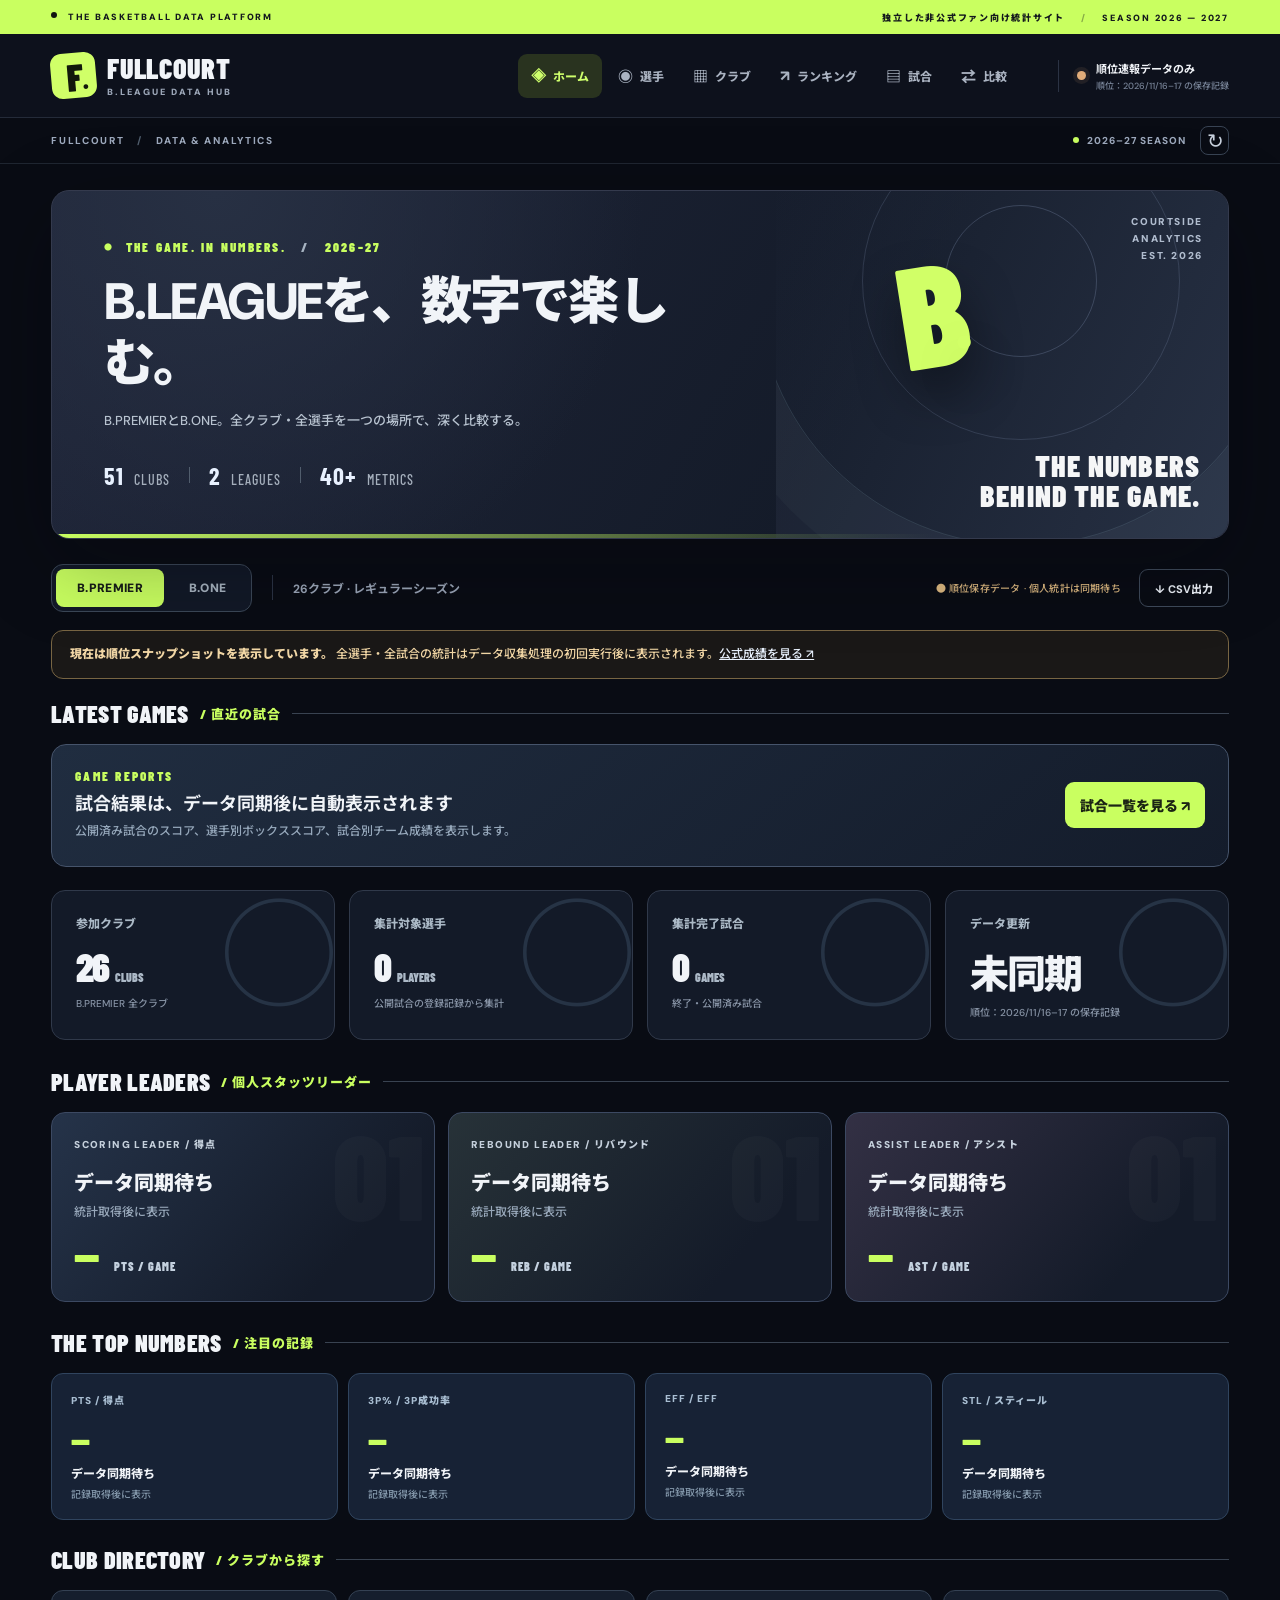
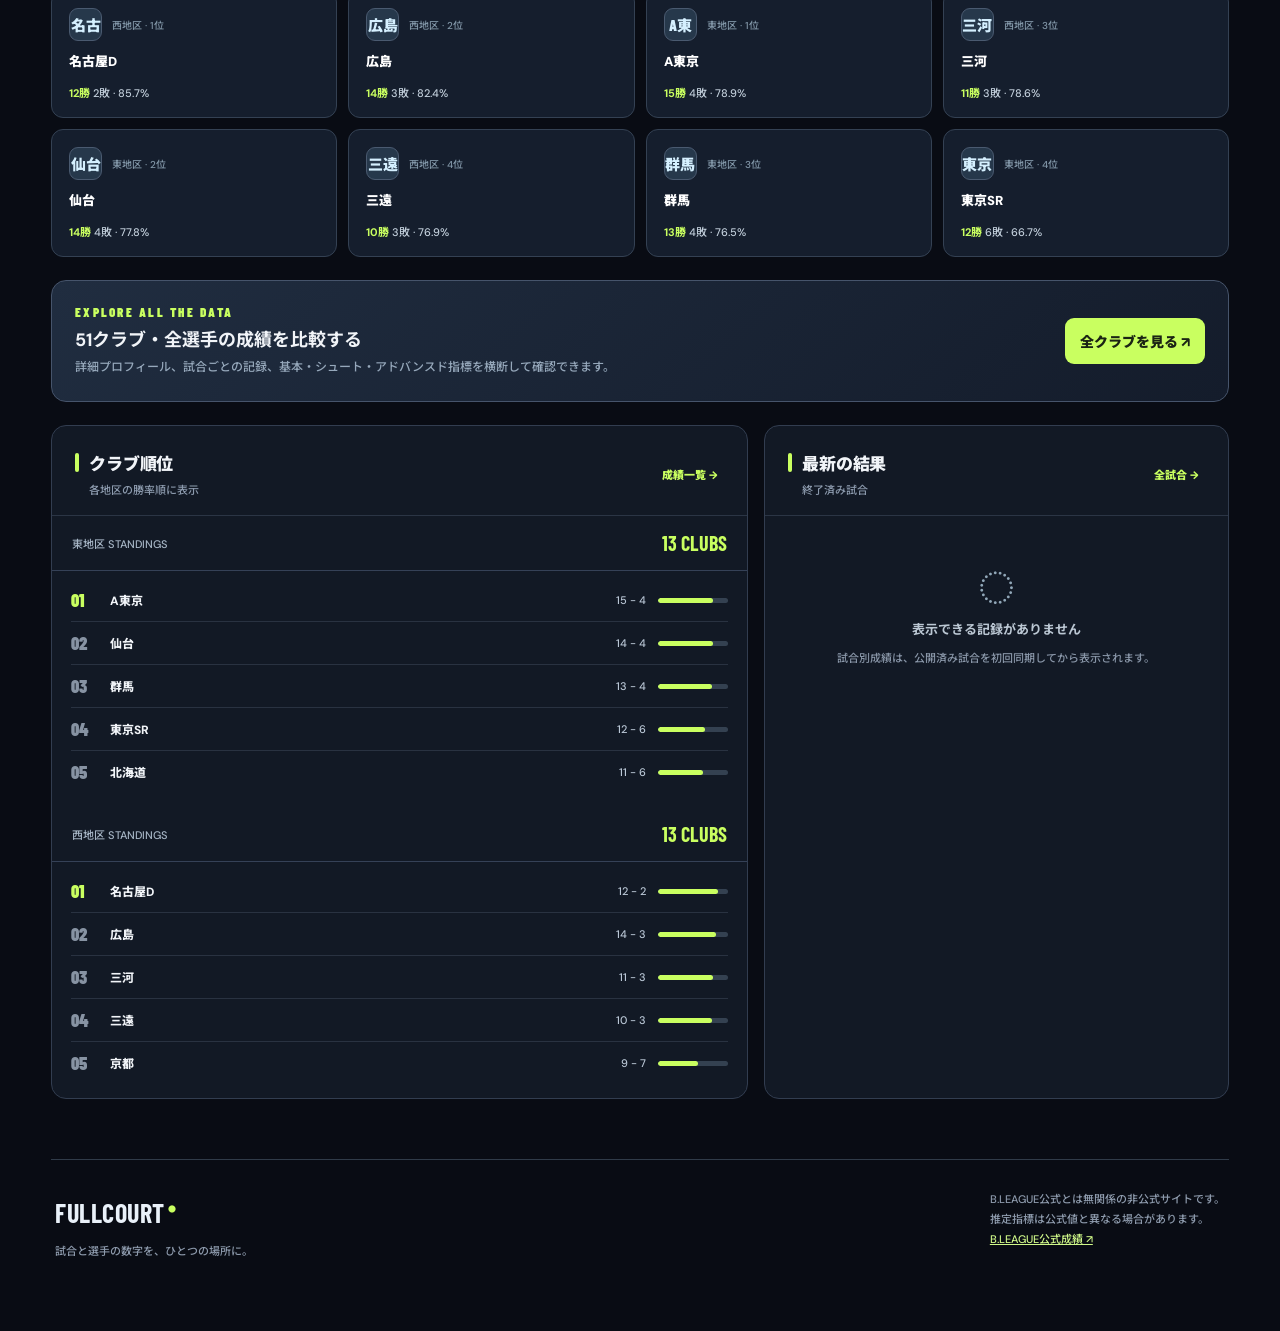
==== site/index.html @ a97a299e "Add FULLCOURT DATA website and B.LEAGUE auto-update workflow" ====
<!doctype html>
<html lang="ja">
<head>
<meta charset="UTF-8">
<meta name="viewport" content="width=device-width,initial-scale=1">
<meta name="theme-color" content="#0b0e18">
<meta name="description" content="B.PREMIER・B.ONEの51クラブを網羅。選手・クラブ成績、全指標ランキング、ゲームログ、比較をひとつに。">
<title>FULLCOURT DATA | B.LEAGUE Stats & Analytics</title>
<link rel="stylesheet" href="styles.css">
<script defer src="data.js"></script>
<script defer src="app.js"></script>
</head>
<body>
<div class="shell">
  <div class="utility-line"><span><span class="utility-glow"></span> THE BASKETBALL DATA PLATFORM</span><span>独立した非公式ファン向け統計サイト <span class="utility-division">/</span> SEASON 2026 — 2027</span></div>
  <aside class="side" aria-label="サイトナビゲーション">
    <div class="brand" data-view="overview" role="button" tabindex="0" aria-label="ホームに戻る"><div class="brand-mark">F<span>.</span></div><div class="brand-text"><b>FULLCOURT</b><small>B.LEAGUE DATA HUB</small></div></div>
    <nav class="nav" aria-label="メインメニュー">
      <button class="nav-item active" data-view="overview"><span class="nav-icon">◈</span><span>ホーム</span></button>
      <button class="nav-item" data-view="players"><span class="nav-icon">◉</span><span>選手</span></button>
      <button class="nav-item" data-view="teams"><span class="nav-icon">▦</span><span>クラブ</span></button>
      <button class="nav-item" data-view="rankings"><span class="nav-icon">↗</span><span>ランキング</span></button>
      <button class="nav-item" data-view="games"><span class="nav-icon">▤</span><span>試合</span></button>
      <button class="nav-item" data-view="compare"><span class="nav-icon">⇄</span><span>比較</span></button>
    </nav>
    <div class="side-bottom"><div class="sync-card"><span id="sync-dot" class="sync-dot"></span><div class="sync-words"><b id="sync-title">読み込み中</b><small id="sync-time">確認中</small></div></div></div>
  </aside>
  <main class="main">
    <div class="topbar"><div class="top-left"><button class="mobile-brand" id="mobile-menu" aria-label="メニューを開閉" aria-expanded="false">☰</button><span class="breadcrumb">FULLCOURT <span>/</span> DATA & ANALYTICS</span></div><div class="top-right"><span class="season-chip"><span class="tiny-dot"></span> 2026–27 SEASON</span><button id="reload-btn" class="icon-btn" title="最新データを再読み込み" aria-label="再読み込み">↻</button></div></div>
    <div class="content">
      <div class="header-block"><div class="hero-copy"><div class="eyebrow"><span class="eyebrow-mark">●</span> THE GAME. IN NUMBERS. <span class="slash">/</span> 2026–27</div><h1 id="view-title">リーグダッシュボード</h1><p id="view-description" class="subtitle">B.PREMIERとB.ONE。バスケットボールを、数字からもっと面白く。</p><div class="hero-badges"><span><b>51</b> CLUBS</span><i></i><span><b>2</b> LEAGUES</span><i></i><span><b>40+</b> METRICS</span></div></div><div class="hero-art" aria-hidden="true"><div class="art-rings"></div><div class="art-ball">B<span>·</span></div><div class="art-corner">COURTSIDE<br>ANALYTICS<br>EST. 2026</div><div class="art-script">THE NUMBERS<br>BEHIND THE GAME.</div></div></div>
      <div class="control-strip"><div class="league-switch" role="group" aria-label="対象リーグ"><button id="league-premier" class="active" data-league="premier">B.PREMIER</button><button id="league-one" data-league="one">B.ONE</button></div><span class="vertical-line"></span><span class="control-note" id="league-info">レギュラーシーズン</span><div class="right-meta"><span class="meta-pulse" id="data-state">取得状況を確認中</span><button id="export-btn" class="btn btn-line">↓ CSV出力</button></div></div>
      <div id="notice" class="notice hidden" role="status"></div>
      <section id="overview-view" class="view"></section>
      <section id="players-view" class="view hidden"></section>
      <section id="teams-view" class="view hidden"></section>
      <section id="rankings-view" class="view hidden"></section>
      <section id="games-view" class="view hidden"></section>
      <section id="compare-view" class="view hidden"></section>
      <footer class="footer"><div><strong>FULLCOURT<span>●</span></strong><p>試合と選手の数字を、ひとつの場所に。</p></div><div>B.LEAGUE公式とは無関係の非公式サイトです。<br>推定指標は公式値と異なる場合があります。<br><a href="https://www.bleague.jp/stats/" target="_blank" rel="noopener noreferrer">B.LEAGUE公式成績 ↗</a></div></footer>
    </div>
  </main>
</div>
<div id="overlay" class="overlay hidden" aria-hidden="true"><div class="modal" role="dialog" aria-modal="true" aria-labelledby="modal-title"><div class="modal-top"><div><div class="eyebrow" id="modal-overline">FULLCOURT / PROFILE</div><h2 id="modal-title">詳細成績</h2></div><button class="modal-close" id="modal-close" aria-label="閉じる">×</button></div><div id="modal-content"></div></div></div>
<div id="toast" class="toast" role="status"></div>
</body>
</html>
---- site/styles.css ----
@import url('https://fonts.googleapis.com/css2?family=Barlow+Condensed:wght@400;500;600;700;800;900&family=DM+Sans:wght@400;500;600;700;800&family=Noto+Sans+JP:wght@400;500;600;700;800;900&display=swap');
:root{--bg:#090c14;--surface:#121827;--surface2:#171e2d;--surface3:#1c2535;--line:#2b3344;--line2:#3a4456;--text:#f1f4f8;--dim:#9ba6b7;--faint:#778397;--accent:#c9ff60;--orange:#faad70;--blue:#98bbf9;--radius:17px;--heading:'Barlow Condensed','Noto Sans JP',sans-serif;--font:'DM Sans','Noto Sans JP',sans-serif}
*{box-sizing:border-box}html{scroll-behavior:smooth}body{margin:0;background:var(--bg);color:var(--text);font-family:var(--font);font-size:14px;font-weight:500;-webkit-font-smoothing:antialiased}button,input,select{font:inherit}button{cursor:pointer}a{color:inherit}button:focus-visible,a:focus-visible,input:focus-visible,select:focus-visible{outline:2px solid var(--accent);outline-offset:3px}.hidden{display:none!important}
.shell{width:100%;min-height:100vh}.utility-line{min-height:34px;padding:7px max(4%,calc((100vw - 1460px)/2));background:#c9ff60;color:#14191d;display:flex;justify-content:space-between;align-items:center;gap:16px;font-size:9px;font-weight:900;letter-spacing:1.75px}.utility-glow{display:inline-block;width:6px;height:6px;border-radius:50%;background:#101410;vertical-align:2px;margin-right:7px}.utility-division{margin:0 12px;opacity:.36}.side{height:84px;padding:0 max(4%,calc((100vw - 1460px)/2));display:flex;align-items:center;justify-content:space-between;gap:20px;background:#0d111c;border-bottom:1px solid #242b39;position:relative;z-index:9}.brand{display:flex;align-items:center;gap:11px;cursor:pointer;flex-shrink:0}.brand-mark{width:45px;height:45px;border-radius:11px;background:#d0ff68;color:#12180b;display:flex;align-items:center;justify-content:center;font-family:var(--heading);font-size:38px;letter-spacing:-4px;font-weight:900;transform:rotate(-5deg);line-height:1}.brand-mark span{font-size:25px;transform:translate(3px,5px)}.brand-text{display:flex;flex-direction:column}.brand-text b{letter-spacing:.7px;font-family:var(--heading);font-size:28px;font-weight:900;line-height:1}.brand-text small{font-size:9px;letter-spacing:2px;color:var(--dim);margin-top:4px;font-weight:900}.nav{display:flex;gap:3px;align-items:center;justify-content:center;margin-left:auto}.nav-item{border:0;background:transparent;color:#aab3c1;padding:12px 13px;display:flex;align-items:center;gap:7px;border-radius:9px;font-weight:800;font-size:12px;white-space:nowrap;transition:background .15s,color .15s}.nav-item:hover{background:#202a37;color:white}.nav-item.active{background:#29331f;color:#ceff6c}.nav-icon{font-size:15px;font-weight:900}.side-bottom{margin-left:18px;padding-left:18px;border-left:1px solid var(--line);flex-shrink:0}.sync-card{display:flex;align-items:center;gap:10px}.sync-dot{height:9px;width:9px;border-radius:50%;background:#e1ac79;box-shadow:0 0 0 4px #e1ac7919;flex-shrink:0}.sync-dot.synced{background:#a8ed79;box-shadow:0 0 0 4px #a8ed791d}.sync-words{display:flex;flex-direction:column;gap:3px;min-width:0}.sync-words b{font-size:11px;white-space:nowrap}.sync-words small{font-size:9px;color:var(--faint);white-space:nowrap}
.main{max-width:1600px;margin:auto}.topbar{height:46px;border-bottom:1px solid #1f2631;padding:0 4%;display:flex;align-items:center;justify-content:space-between;color:#9eaabe}.top-left,.top-right{display:flex;align-items:center;gap:14px}.breadcrumb{font-size:10px;letter-spacing:1.7px;font-weight:800}.breadcrumb span{margin:0 9px;color:#526070}.season-chip{font-size:10px;letter-spacing:1px;font-weight:800}.tiny-dot{height:6px;width:6px;background:var(--accent);border-radius:50%;display:inline-block;margin-right:5px;vertical-align:1px}.icon-btn{background:transparent;border:1px solid #384353;color:#c9d2de;border-radius:8px;width:29px;height:29px;font-size:20px;line-height:18px}.icon-btn:hover{color:var(--accent)}.mobile-brand{display:none}.content{padding:26px 4% 34px}.header-block{min-height:278px;border:1px solid #343a4d;border-radius:18px;overflow:hidden;display:grid;grid-template-columns:minmax(0,1.6fr) minmax(280px,1fr);position:relative;background:radial-gradient(circle at 14% 0%,#273043 0%,transparent 40%),linear-gradient(120deg,#20263a 0%,#141b29 68%);box-shadow:0 25px 85px #05070c4d}.header-block::before{content:'';position:absolute;bottom:0;left:0;width:100%;height:4px;background:linear-gradient(90deg,var(--accent),transparent 75%)}.hero-copy{padding:48px 52px;z-index:1}.eyebrow{font-family:var(--heading);font-size:13px;letter-spacing:2.25px;font-weight:900;color:var(--accent);text-transform:uppercase}.eyebrow-mark{font-size:8px;margin-right:6px;vertical-align:2px}.slash{margin:0 10px;color:#a6b3c1}.header-block h1{font-weight:900;font-size:clamp(30px,4vw,53px);line-height:1.22;letter-spacing:-1.75px;margin:16px 0 13px}.subtitle{font-size:13px;color:#b8c3d0;line-height:1.9;margin:0;max-width:680px}.hero-badges{margin-top:27px;display:flex;align-items:center;gap:19px;font-family:var(--heading);font-size:14px;letter-spacing:1px;color:#a5afbc}.hero-badges b{color:#e8f1ff;font-size:24px;margin-right:6px}.hero-badges i{width:1px;height:16px;background:#515d6d}.hero-art{position:relative;overflow:hidden;min-height:270px;background:linear-gradient(115deg,#22304203,#303b51aa)}.art-rings{position:absolute;width:530px;height:530px;border:1px solid #89a8ba30;border-radius:50%;left:-20px;top:-175px;box-shadow:0 0 0 60px #91a9ba0a,0 0 0 135px #afc4e005}.art-rings:before{content:'';position:absolute;inset:105px;border:1px solid #bed6ff24;border-radius:50%}.art-rings:after{content:'';position:absolute;inset:188px;border:1px solid #bed6ff30;border-radius:50%}.art-ball{font-family:var(--heading);font-size:145px;line-height:1;font-weight:900;color:#d1ff67;position:absolute;top:48px;left:27%;transform:rotate(-9deg);letter-spacing:-18px;text-shadow:0 25px 50px #0006}.art-ball span{font-size:70px}.art-corner{position:absolute;right:25px;top:22px;font-size:10px;font-weight:900;letter-spacing:1.6px;color:#b0bcce;line-height:1.7;text-align:right}.art-script{position:absolute;bottom:28px;right:28px;color:#f5f6f7;font-family:var(--heading);font-weight:900;line-height:.97;font-size:30px;letter-spacing:1.1px;text-align:right}.control-strip{display:flex;align-items:center;gap:20px;margin:25px 0 18px;flex-wrap:wrap}.league-switch{display:inline-flex;gap:4px;border:1px solid #3b4757;background:#121927;padding:4px;border-radius:12px}.league-switch button{padding:11px 21px;background:none;border:0;border-radius:8px;color:#a6b2be;font-size:12px;font-weight:900;letter-spacing:.3px}.league-switch button.active{background:var(--accent);color:#171d18}.vertical-line{width:1px;height:25px;background:var(--line)}.control-note{font-size:12px;color:var(--dim);font-weight:700}.right-meta{margin-left:auto;display:flex;align-items:center;gap:18px}.meta-pulse{font-size:10px;letter-spacing:.2px;color:var(--dim)}.btn{padding:10px 15px;background:transparent;color:#ecf1f8;font-size:11px;font-weight:800;border-radius:9px}.btn-line{border:1px solid #3e4a5a}.btn-line:hover{background:#263044}.notice{border:1px solid #786543;border-radius:12px;padding:13px 18px;background:#352c1c60;color:#f1d6a5;font-size:12px;line-height:1.8;margin-bottom:20px}.notice a{color:#eaf3ff;text-decoration:underline}.notice b{font-weight:900}
.view{min-height:380px;animation:enter .18s ease-out}@keyframes enter{from{opacity:.7;transform:translateY(4px)}to{opacity:1;transform:none}}.stats-grid{display:grid;grid-template-columns:repeat(4,minmax(0,1fr));gap:14px;margin-bottom:27px}.stat-card{padding:23px 24px 20px;background:#131a28;border:1px solid #30394a;border-radius:14px;min-height:143px;position:relative;overflow:hidden}.stat-card:after{content:'○';position:absolute;top:-32px;right:-5px;color:#263345;font-size:120px;font-weight:100;pointer-events:none}.stat-label{font-size:12px;color:#abb9c6;font-weight:800}.stat-number{font-size:39px;font-weight:900;letter-spacing:-2px;margin:11px 0 5px;font-family:var(--heading)}.stat-number span{font-size:12px;letter-spacing:0;color:#acb9c7;margin-left:7px}.stat-under{font-size:10px;color:#8793a5}.view-head{margin:28px 0 15px;display:flex;align-items:center;justify-content:space-between;gap:15px}.view-title{font-size:20px;font-weight:900;letter-spacing:-.4px}.view-sub{font-size:11px;color:var(--dim);margin-top:7px}.leader-grid{display:grid;grid-template-columns:repeat(3,minmax(0,1fr));gap:13px;margin-bottom:26px}.leader-card{position:relative;background:linear-gradient(130deg,#253349,#141b29 76%);border:1px solid #3c4962;border-radius:14px;padding:23px 22px;min-height:184px;overflow:hidden}.leader-card:before{content:'01';position:absolute;top:0;right:10px;font-size:120px;line-height:1;font-family:var(--heading);font-weight:900;color:#ffffff06}.leader-card:nth-child(2){background:linear-gradient(130deg,#273238,#141b29 76%)}.leader-card:nth-child(3){background:linear-gradient(130deg,#333044,#141b29 76%)}.rank-label{font-size:10px;letter-spacing:1.4px;color:#c5d0dc;font-weight:900}.leader-name{font-size:20px;font-weight:900;line-height:1.5;margin-top:17px;min-height:28px}.leader-team{color:#98a8ba;font-size:12px;margin:4px 0}.leader-val{font-family:var(--heading);font-size:43px;font-weight:900;line-height:1.1;letter-spacing:-1px;color:var(--accent);margin-top:11px}.leader-val small{font-size:12px;color:#c4d1df;letter-spacing:1px;margin-left:7px}.tag{display:inline-flex;align-items:center;justify-content:center;padding:5px 10px;border:1px solid #435167;border-radius:6px;color:#adc0d0;font-size:10px;font-weight:900;white-space:nowrap}.tag.green{background:#354329;border-color:#668240;color:#d0fe7b}.tag.blue{background:#2a3d56;border-color:#456381;color:#b3d1ff}.small-count{font-size:10px;font-weight:800;color:#899cad;letter-spacing:1px;margin-left:9px}.dashboard-grid{display:grid;grid-template-columns:1.2fr .8fr;gap:16px}.panel{border:1px solid #323d50;background:#121925;border-radius:15px;overflow:hidden;margin-bottom:18px}.panel-head{padding:24px 23px 18px;display:flex;align-items:center;justify-content:space-between;gap:15px;border-bottom:1px solid #2b3545}.panel-title{font-size:17px;font-weight:900;letter-spacing:-.2px;display:flex;align-items:center;gap:10px}.section-bar{height:19px;width:4px;background:var(--accent);border-radius:3px}.panel-sub{font-size:11px;color:#8c9aad;margin:6px 0 0 14px}.small-action{font-size:11px;border:0;background:transparent;color:var(--accent);font-weight:900;white-space:nowrap}.small-action:hover{text-decoration:underline}.mini-standings{padding:8px 19px 14px}.mini-standings-row{display:flex;align-items:center;gap:12px;border-bottom:1px solid #293241;padding:10px 0;font-size:12px}.mini-standings-row:last-child{border-bottom:0}.place-num{font-family:var(--heading);font-size:18px;color:#8793a3;font-weight:900;min-width:27px}.place-num.first{color:var(--accent)}.team-name{flex:1;min-width:0;font-weight:800}.wl{font-size:11px;white-space:nowrap;color:#bac7d6}.winbar{width:70px;height:5px;background:#344151;border-radius:4px;overflow:hidden}.winbar span{height:100%;display:block;background:var(--accent);border-radius:4px}.entity-link{background:none;border:0;padding:0;color:var(--text);text-align:left;font-weight:800;cursor:pointer}.entity-link:hover{color:var(--accent);text-decoration:underline;text-decoration-thickness:1px;text-underline-offset:3px}.entity-sub{font-size:10px;color:#8d9cac;margin-top:4px;font-weight:500}.filter-bar{display:flex;align-items:end;gap:13px;flex-wrap:wrap;margin:17px 0}.field{display:flex;flex-direction:column;gap:7px;min-width:125px}.field.search{flex:1 1 240px}.field.wide{min-width:190px}.field label{font-size:10px;letter-spacing:1.1px;color:#8c9bad;font-weight:900}.field input,.field select,.compare-slot select{min-height:41px;padding:0 12px;border-radius:8px;background:#182133;color:#e9f1f8;border:1px solid #38465b;outline:0;max-width:100%}.field input:focus,.field select:focus,.compare-slot select:focus{border-color:var(--accent)}.field input::placeholder{color:#71829a}.tabs{display:flex;gap:7px;flex-wrap:wrap;padding:15px 17px;border-bottom:1px solid #2c3544}.tabs button{padding:9px 14px;background:#1b2534;border:1px solid #364255;border-radius:7px;color:#a8b9ca;font-weight:900;font-size:11px}.tabs button.active{background:#d1ff73;color:#172016;border-color:#d1ff73}.tabs button:hover:not(.active){background:#2e3c4c;color:#fff}.table-wrap,.detail-overflow{overflow-x:auto;width:100%}.data-table{width:100%;border-collapse:collapse;text-align:right;white-space:nowrap;font-size:12px}.data-table th{background:#1c2635;color:#b3c1d0;text-transform:uppercase;font-size:10px;letter-spacing:.4px;padding:14px 14px;border-bottom:1px solid #384657}.data-table th.sortable{cursor:pointer}.data-table th.sortable:hover{color:var(--accent)}.data-table td{padding:13px 14px;border-bottom:1px solid #283240;color:#dee7f1;font-variant-numeric:tabular-nums}.data-table tr:hover td{background:#1b2635}.data-table tr:last-child td{border:0}.data-table .left{text-align:left}.data-table th.left{min-width:176px}.highlight-num{color:var(--accent)!important;font-weight:900}.rank-pill{background:#2d3948;border-radius:5px;padding:3px 6px;color:#9dadbb;font-weight:900}.rank-pill.top{background:#364828;color:#d1fc83}.game-date{color:#8ea0b2!important}.game-result{font-weight:900;font-family:var(--heading);font-size:19px;letter-spacing:.5px}.game-result span{color:#68778d}.table-caption{padding:16px 20px;color:#8494a7;line-height:1.9;font-size:10px;border-top:1px solid #2e3846}.empty{display:flex;min-height:208px;align-items:center;justify-content:center;text-align:center;color:#bbc7d3;padding:22px}.empty-symbol{color:#91a7b8;font-size:35px;margin-bottom:7px}.empty strong{font-size:13px}.empty p{color:#8996a8;font-size:11px;line-height:1.8}.result-w{color:var(--accent)!important;font-weight:900}.result-l{color:#ffb79b!important;font-weight:900}.compare-controls{display:grid;grid-template-columns:1fr 1fr;gap:20px;padding:20px}.compare-slot{display:flex;flex-direction:column;gap:9px}.compare-slot label{color:#a6bac9;font-size:10px;font-weight:900;letter-spacing:1px}.compare-head{text-align:center;font-size:24px;font-weight:900;padding:24px 12px;border-top:1px solid #303b4b}.compare-metric{display:grid;grid-template-columns:1fr 1.4fr 1fr;gap:10px;text-align:center;padding:12px 6px;border-bottom:1px solid #283444;align-items:center}.compare-metric .left,.compare-metric .right{font-size:18px;font-weight:900}.compare-metric .center{font-size:11px;color:#bbc7d4}.better{color:var(--accent)}
.footer{border-top:1px solid #303b49;margin-top:42px;padding:30px 4px;display:flex;justify-content:space-between;gap:20px;color:#8d9aac;font-size:11px;line-height:1.8}.footer strong{font-family:var(--heading);font-size:26px;letter-spacing:.5px;color:#e9f1f9}.footer strong span{color:var(--accent);font-size:8px;vertical-align:11px;margin-left:3px}.footer p{margin:5px 0}.footer a{color:#d0f989}.overlay{position:fixed;inset:0;background:#030609c9;display:flex;justify-content:center;align-items:center;z-index:100;padding:18px}.modal{width:min(1010px,100%);max-height:min(91vh,1100px);overflow:auto;border:1px solid #5a6980;background:#141b29;border-radius:16px;box-shadow:0 28px 80px #0009}.modal-top{position:sticky;top:0;z-index:2;background:#172131;display:flex;align-items:center;justify-content:space-between;padding:22px 27px;border-bottom:1px solid #3b4658}.modal-top h2{font-size:26px;margin:5px 0 0}.modal-close{border:1px solid #536071;background:#243146;color:#f2f7fa;font-size:28px;line-height:1;width:39px;height:39px;border-radius:10px}.modal-close:hover{background:#485c77}.detail-info{padding:20px 24px;display:flex;align-items:center;justify-content:space-between;gap:10px;font-size:12px;color:#abb9c9}.detail-data{padding:6px 23px 30px}.detail-heading{font-size:15px;font-weight:900;margin:18px 0 14px;border-left:4px solid var(--accent);padding-left:10px}.detail-metrics{display:grid;grid-template-columns:repeat(4,minmax(0,1fr));gap:10px}.detail-metric{padding:15px 17px;background:#1f2a3b;border:1px solid #354357;border-radius:10px;display:flex;flex-direction:column;gap:8px}.detail-metric span{font-size:10px;color:#9fafc1}.detail-metric b{font-family:var(--heading);font-size:26px;color:#f3f8fb;font-weight:800}.toast{pointer-events:none;position:fixed;bottom:24px;right:24px;background:#cafa73;color:#182014;padding:13px 17px;border-radius:10px;font-weight:900;box-shadow:0 10px 30px #0008;opacity:0;transform:translateY(10px);transition:all .2s;z-index:200}.toast.show{opacity:1;transform:none}
/* Editorial discovery sections */
.featured-bar{display:flex;gap:13px;overflow-x:auto;margin:0 0 26px;padding:1px 0 8px;scrollbar-width:thin}.featured-game{min-width:208px;flex:1 0 208px;border:1px solid #374354;background:#17202d;border-radius:12px;padding:17px 18px}.featured-game .date{font-size:10px;letter-spacing:1.1px;color:#9babbc;font-weight:800}.featured-game .score{display:flex;align-items:center;justify-content:space-between;gap:9px;margin-top:13px;font-weight:900}.featured-game .score b{font-family:var(--heading);font-size:24px;color:var(--accent)}.featured-game .score small{font-size:10px;color:#6f8395}.featured-game .bottomline{color:#8799ac;font-size:10px;margin-top:9px}.editorial-label{display:flex;align-items:center;gap:11px;font-family:var(--heading);font-size:24px;letter-spacing:.3px;font-weight:900;margin:9px 0 16px}.editorial-label .count{color:var(--accent);font-size:13px;letter-spacing:1px}.editorial-label::after{content:'';height:1px;background:#394351;flex:1}.club-grid{display:grid;grid-template-columns:repeat(4,minmax(0,1fr));gap:11px;margin-bottom:23px}.club-tile{border:1px solid #344153;padding:17px;border-radius:12px;background:#151e2d;display:flex;flex-direction:column;gap:12px;text-align:left;color:#fff;min-height:100px}.club-tile:hover{border-color:#c9ff60;background:#1e2c35}.club-tile-top{display:flex;justify-content:space-between;align-items:center;gap:10px}.club-emblem{height:33px;width:33px;background:#26384b;border:1px solid #4a5a70;border-radius:9px;display:grid;place-items:center;font-family:var(--heading);font-size:15px;color:#d5f0ff;font-weight:900}.club-tile .mini-meta{font-size:10px;color:#8297a8}.club-tile b{font-weight:900;font-size:13px;line-height:1.45}.club-tile .team-line{font-size:11px;color:#c2cfdb}.club-tile .team-line strong{color:var(--accent)}.action-card{border:1px solid #46546b;border-radius:15px;background:linear-gradient(140deg,#202d40,#141c2b);padding:23px;display:flex;gap:18px;justify-content:space-between;align-items:center;margin:0 0 23px}.action-card h3{font-size:18px;margin:5px 0}.action-card p{margin:0;color:#96a8bb;font-size:12px;line-height:1.8}.action-card button{border:0;background:var(--accent);color:#1b2414;border-radius:9px;padding:13px 15px;font-weight:900;white-space:nowrap}.stats-spotlight{display:grid;grid-template-columns:repeat(4,1fr);gap:10px;margin-bottom:25px}.spotlight-box{background:#172235;border:1px solid #30445e;border-radius:12px;padding:18px 19px;min-width:0}.spotlight-box .overline{color:#a9bed2;font-size:10px;font-weight:900;letter-spacing:1px}.spotlight-box .big{font-family:var(--heading);font-size:32px;font-weight:900;color:var(--accent);margin-top:13px}.spotlight-box .who{font-weight:800;font-size:12px;white-space:nowrap;overflow:hidden;text-overflow:ellipsis;margin-top:6px}.spotlight-box .from{font-size:10px;color:#8296a9;margin-top:4px}.detail-compare-hint{font-size:11px;line-height:1.9;color:#9caab8;background:#1e2838;border:1px solid #3d4a61;border-radius:9px;padding:11px 15px;margin:14px 0}.detail-game-graph{display:flex;gap:7px;align-items:end;height:115px;padding:8px;border:1px solid #37465a;border-radius:9px;background:#182132}.detail-game-graph .gbar{flex:1;min-width:0;background:linear-gradient(#d4ff79,#8eaf4b);border-radius:3px 3px 0 0;position:relative;min-height:3px}.detail-game-graph .gbar:hover{background:#f7c99c}.gbar span{display:none;position:absolute;bottom:100%;left:50%;transform:translateX(-50%);white-space:nowrap;background:#080e16;color:#fff;font-size:10px;padding:4px 7px;border-radius:4px}.gbar:hover span{display:block}.standings-lead{display:flex;justify-content:space-between;align-items:center;padding:15px 20px;border-bottom:1px solid #354157;color:#a6b5c5;font-size:11px}.standings-lead b{color:var(--accent);font-family:var(--heading);font-size:20px}
@media(min-width:1450px){.content,.topbar{padding-left:6%;padding-right:6%}}@media(max-width:1160px){.side{padding:0 3%}.side-bottom{display:none}.nav-item{padding:10px}.content{padding:20px 3%}.header-block{grid-template-columns:1.5fr 1fr}.hero-copy{padding:39px}.stats-grid{grid-template-columns:repeat(4,1fr)}.club-grid{grid-template-columns:repeat(3,1fr)}}
@media(max-width:780px){.utility-line{font-size:8px;padding:8px 15px}.utility-line>span:last-child{display:none}.side{height:63px;padding:0 16px}.brand-mark{width:37px;height:37px;font-size:32px}.brand-text b{font-size:25px}.brand-text small{font-size:8px}.nav{display:none;position:absolute;z-index:20;top:63px;left:0;right:0;background:#121b29;border:1px solid #334458;box-shadow:0 18px 36px #0009;padding:15px;flex-direction:column;align-items:stretch}.side.mobile-open .nav{display:flex}.nav-item{padding:14px 17px}.mobile-brand{display:inline-flex;background:none;border:0;color:#cad6e0;font-size:18px;padding:3px}.topbar{padding:0 17px}.content{padding:16px 15px 24px}.header-block{display:block;min-height:0}.hero-copy{padding:28px 24px 32px}.header-block h1{font-size:32px;letter-spacing:-1px}.hero-art{display:none}.hero-badges{gap:13px;margin-top:20px}.hero-badges b{font-size:20px}.control-strip{margin:17px 0;gap:10px}.right-meta{width:100%;justify-content:space-between;margin-left:0}.stats-grid{grid-template-columns:repeat(2,1fr);gap:9px}.stat-card{padding:17px;min-height:121px}.stat-number{font-size:31px}.leader-grid{grid-template-columns:1fr;gap:9px}.leader-card{min-height:137px;padding:19px 21px}.leader-name{margin-top:8px}.leader-val{font-size:34px;margin-top:6px}.dashboard-grid{grid-template-columns:1fr}.club-grid{grid-template-columns:repeat(2,minmax(0,1fr))}.stats-spotlight{grid-template-columns:repeat(2,1fr)}.detail-metrics{grid-template-columns:repeat(2,minmax(0,1fr))}.panel-head{padding:18px}.mini-standings{padding:8px 13px}.footer{font-size:10px}.breadcrumb{font-size:9px;letter-spacing:.8px}.season-chip{font-size:9px}.field.search,.field.wide{flex:1 1 46%;min-width:120px}.field{flex:1 1 42%;min-width:105px}.modal{max-height:94vh}.modal-top{padding:17px 19px}.detail-data{padding:6px 15px 22px}.detail-info{padding:15px;flex-wrap:wrap}.action-card{align-items:flex-start;flex-direction:column}}
@media(max-width:400px){.control-strip .vertical-line{display:none}.control-note{font-size:10px}.stats-grid{gap:8px}.stat-label{font-size:11px}.club-grid{grid-template-columns:1fr 1fr}.club-tile{padding:13px}.breadcrumb{display:none}.eyebrow{font-size:11px}.hero-badges{font-size:10px}.hero-badges b{font-size:18px}}
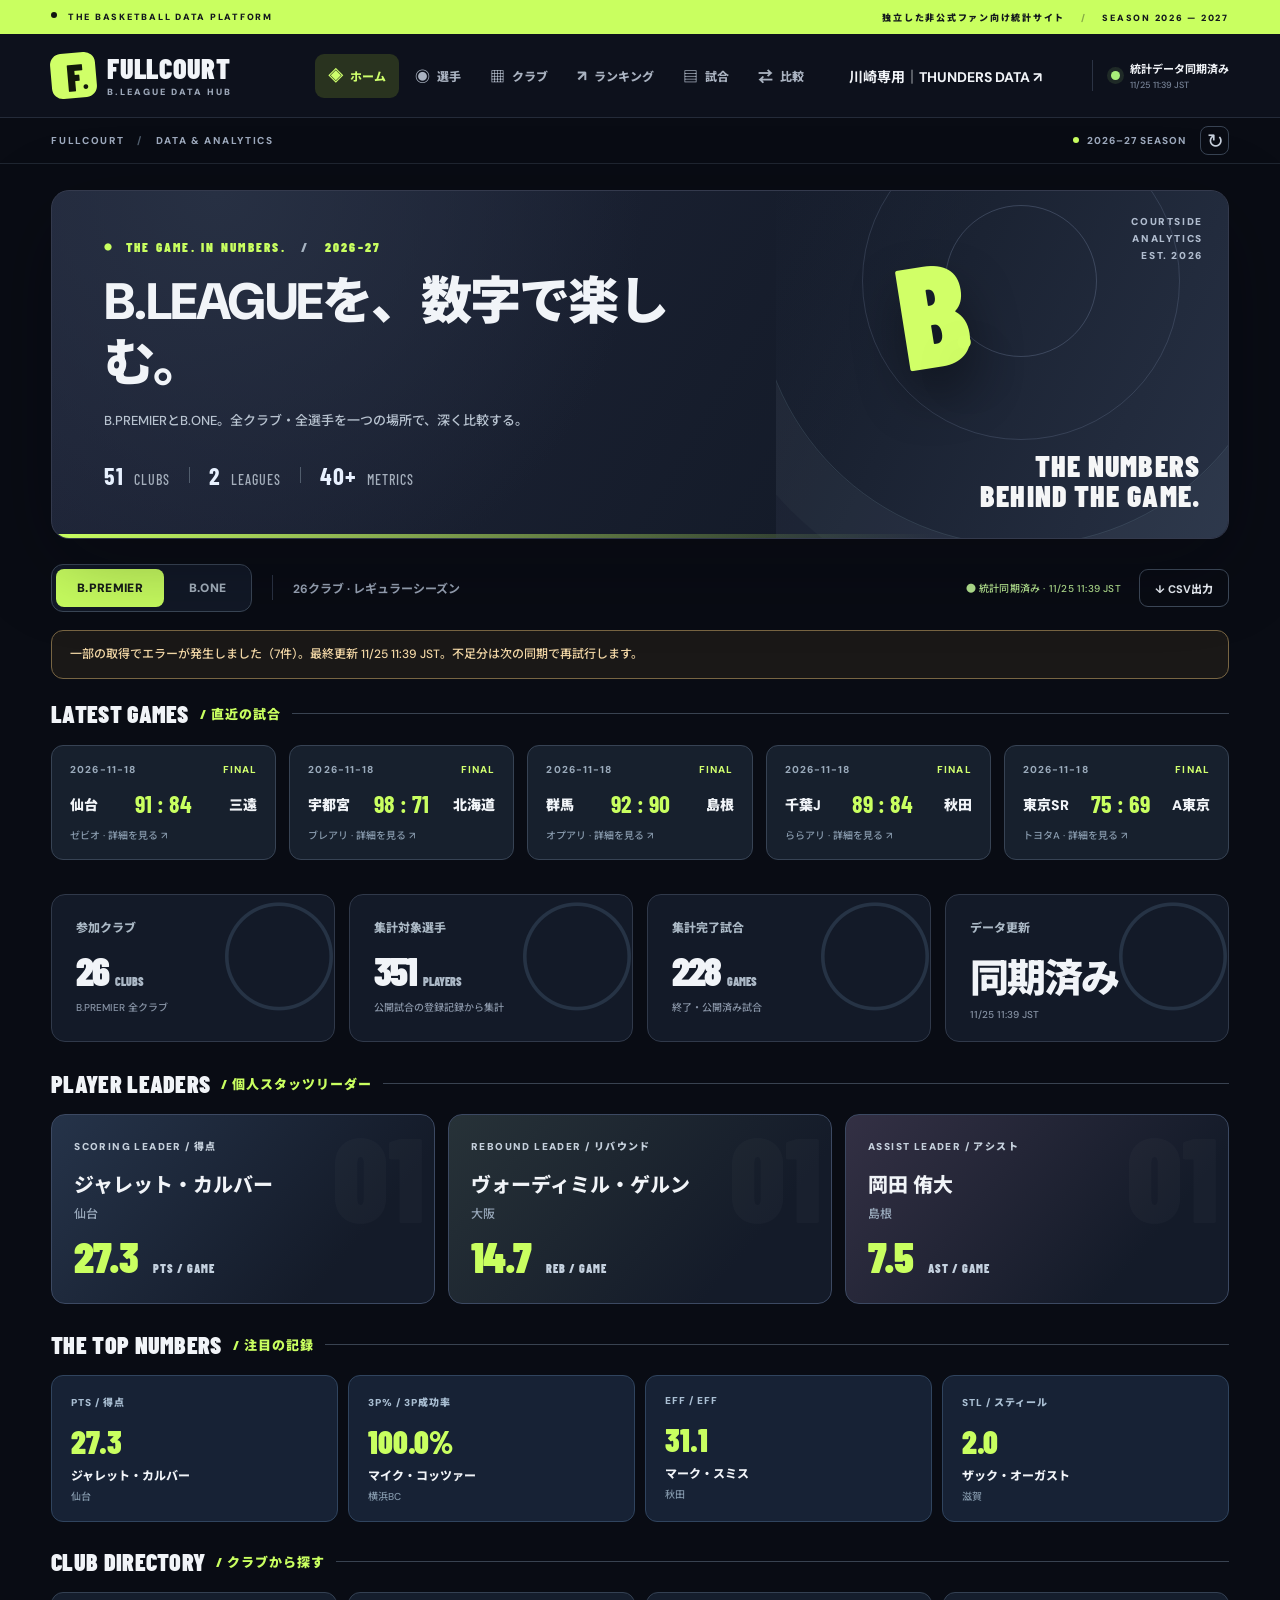
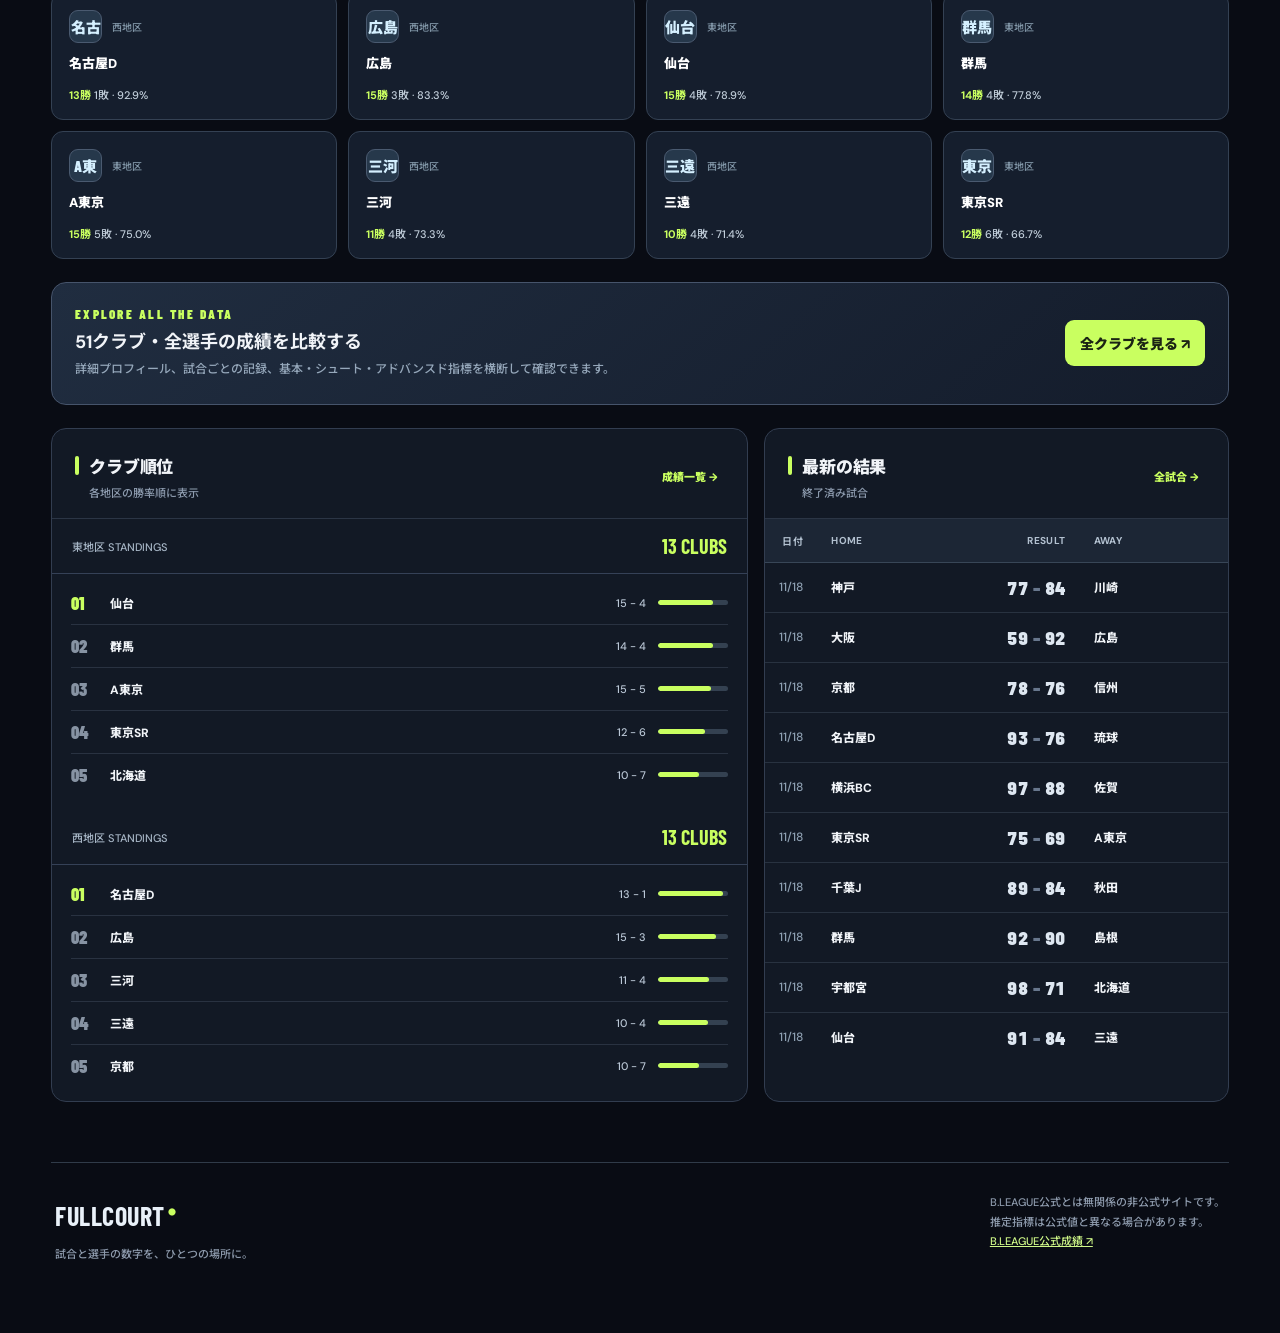
==== commit 39e7fde0: "Link Kawasaki dashboard from FULLCOURT DATA" ====
--- a/site/index.html
+++ b/site/index.html
@@ -23,7 +23,7 @@
       <button class="nav-item" data-view="games"><span class="nav-icon">▤</span><span>試合</span></button>
       <button class="nav-item" data-view="compare"><span class="nav-icon">⇄</span><span>比較</span></button>
     </nav>
-    <div class="side-bottom"><div class="sync-card"><span id="sync-dot" class="sync-dot"></span><div class="sync-words"><b id="sync-title">読み込み中</b><small id="sync-time">確認中</small></div></div></div>
+    <div style="padding:12px"><a href="kawasaki/" style="color:inherit;text-decoration:none;font-weight:700">川崎専用｜THUNDERS DATA ↗</a></div><div class="side-bottom"><div class="sync-card"><span id="sync-dot" class="sync-dot"></span><div class="sync-words"><b id="sync-title">読み込み中</b><small id="sync-time">確認中</small></div></div></div>
   </aside>
   <main class="main">
     <div class="topbar"><div class="top-left"><button class="mobile-brand" id="mobile-menu" aria-label="メニューを開閉" aria-expanded="false">☰</button><span class="breadcrumb">FULLCOURT <span>/</span> DATA & ANALYTICS</span></div><div class="top-right"><span class="season-chip"><span class="tiny-dot"></span> 2026–27 SEASON</span><button id="reload-btn" class="icon-btn" title="最新データを再読み込み" aria-label="再読み込み">↻</button></div></div>
